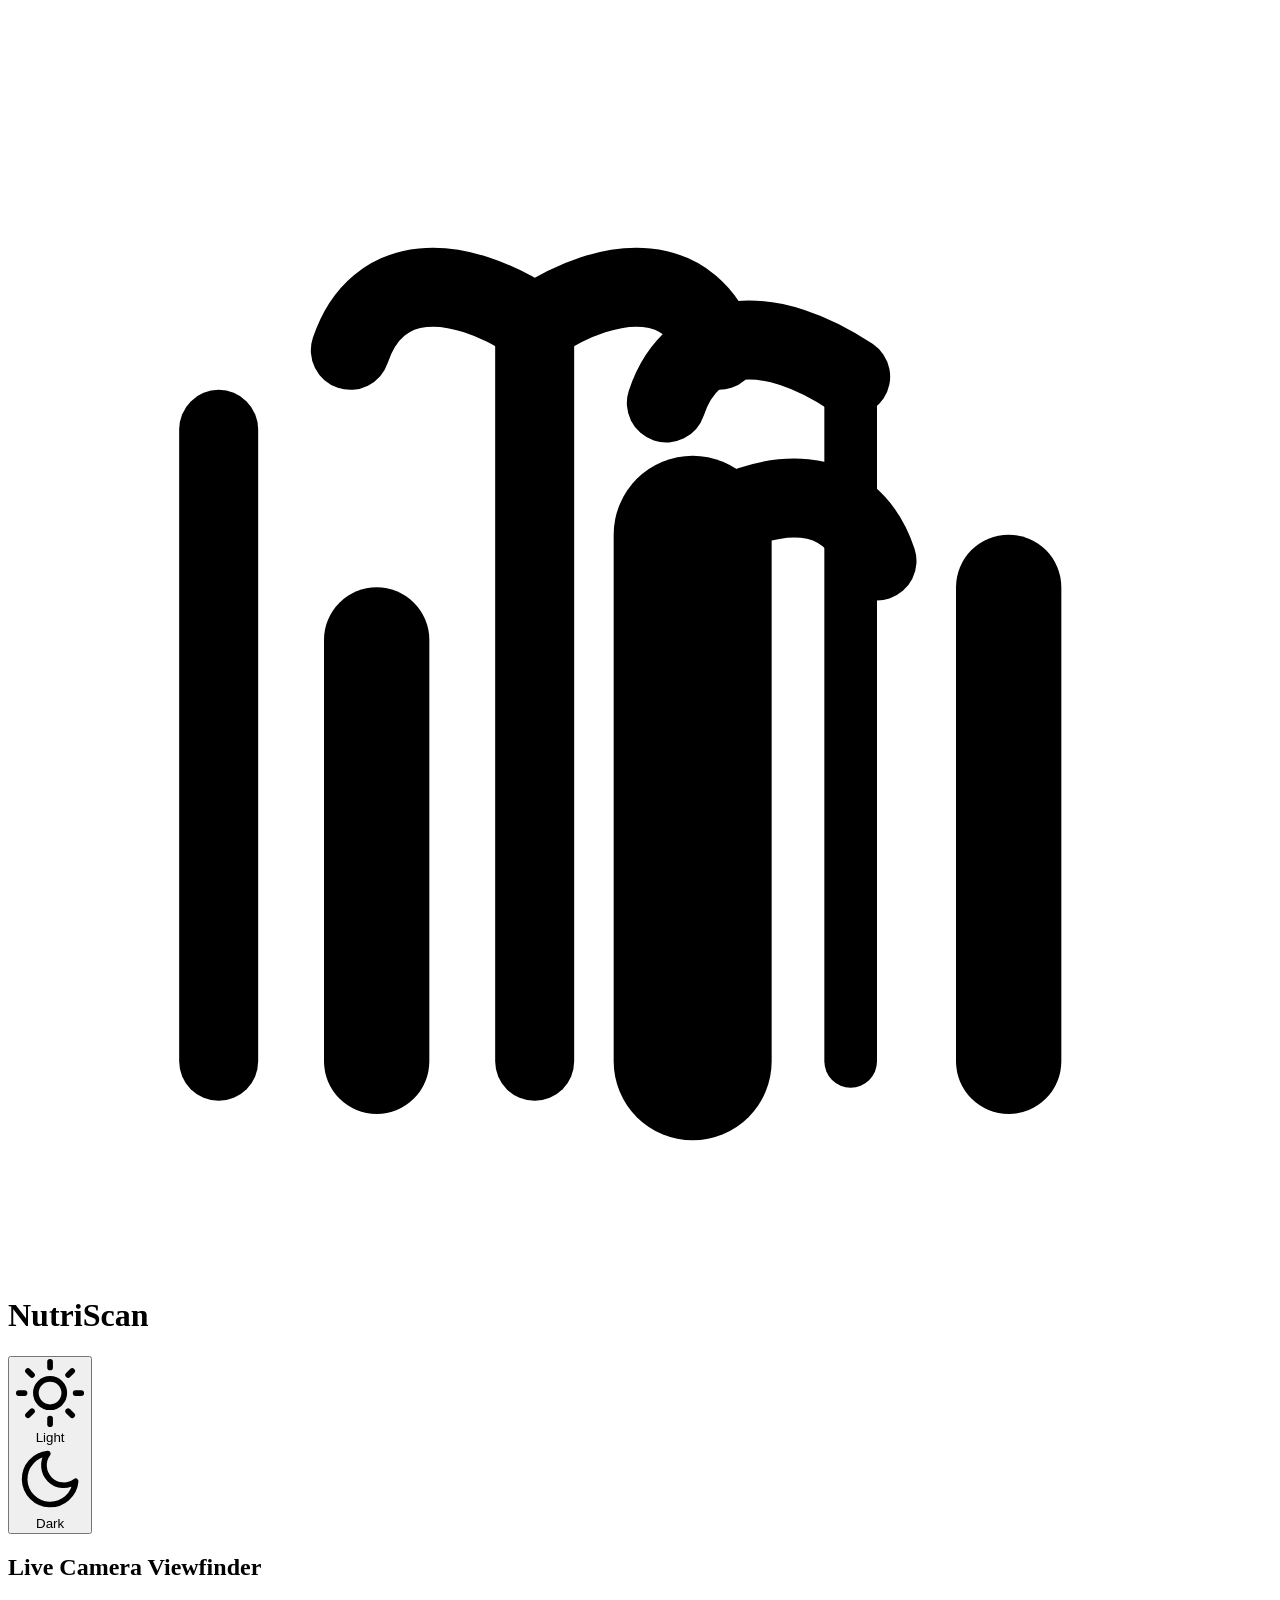
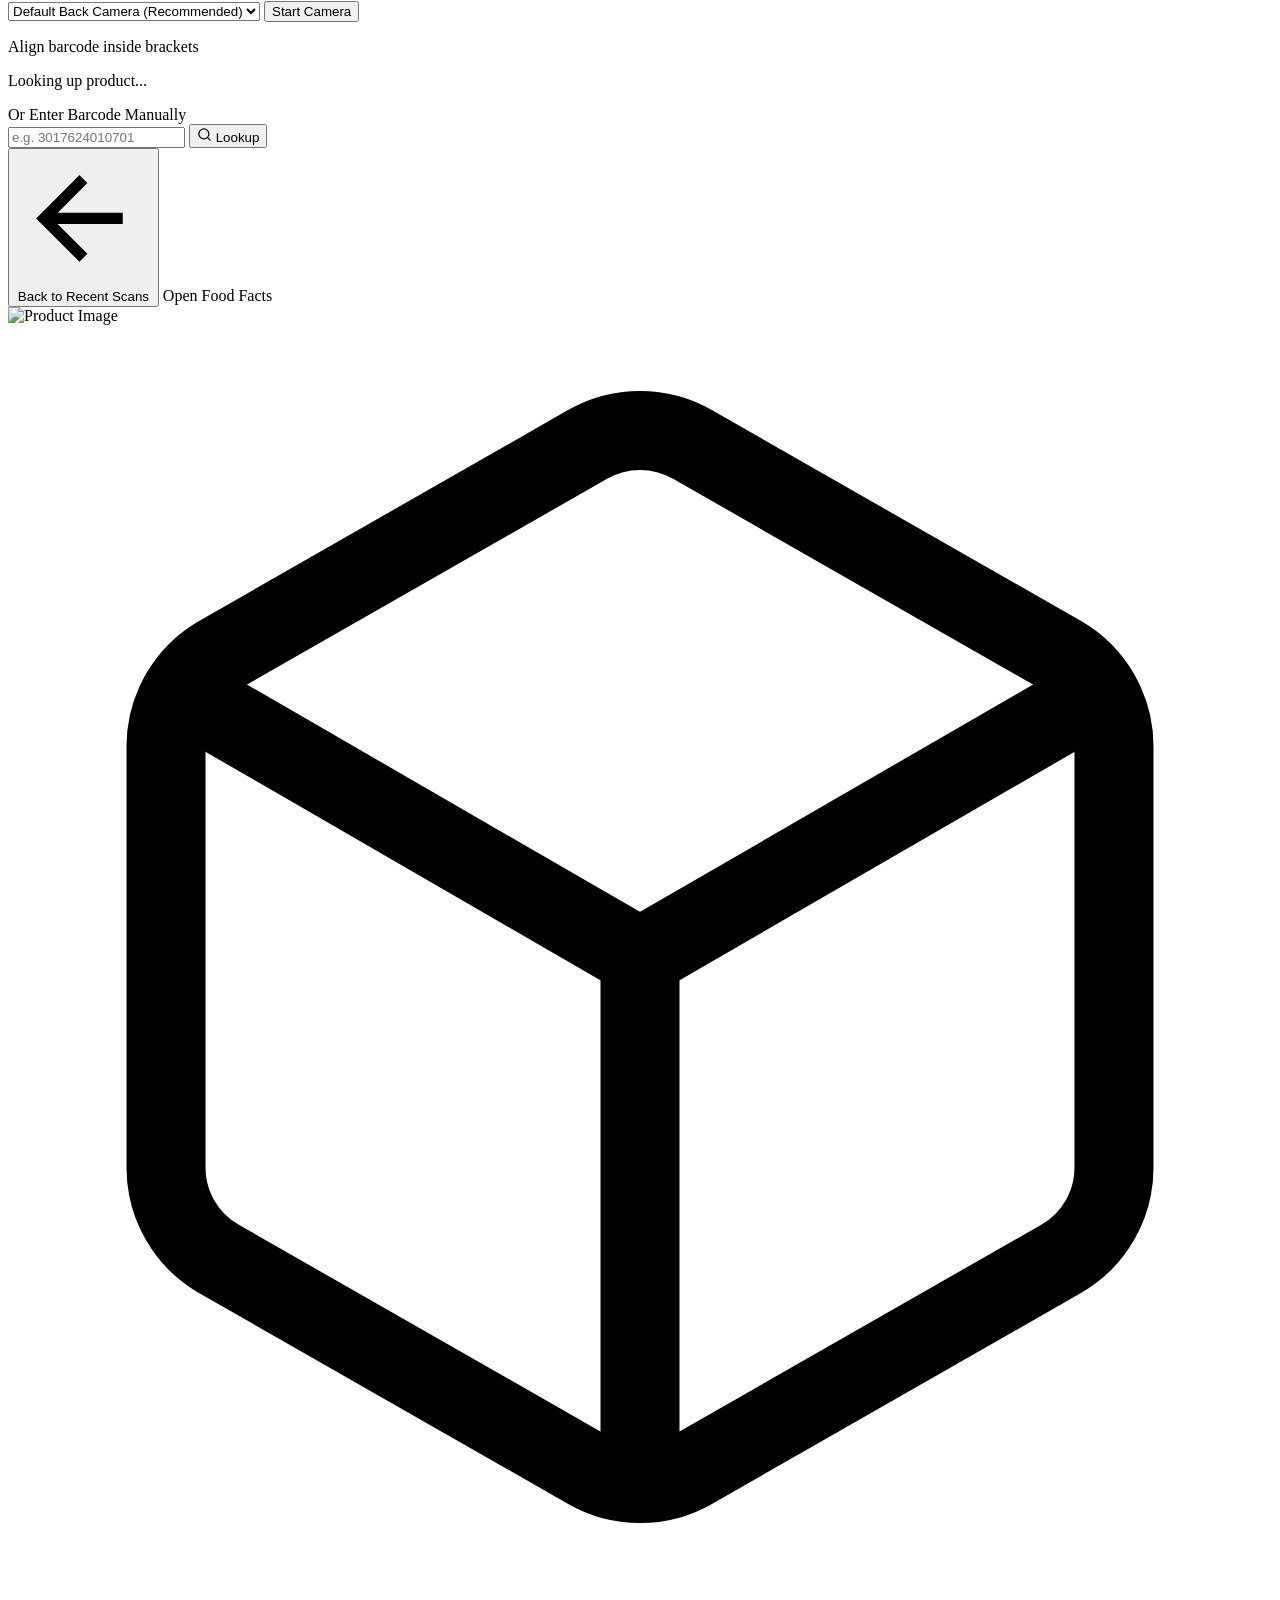
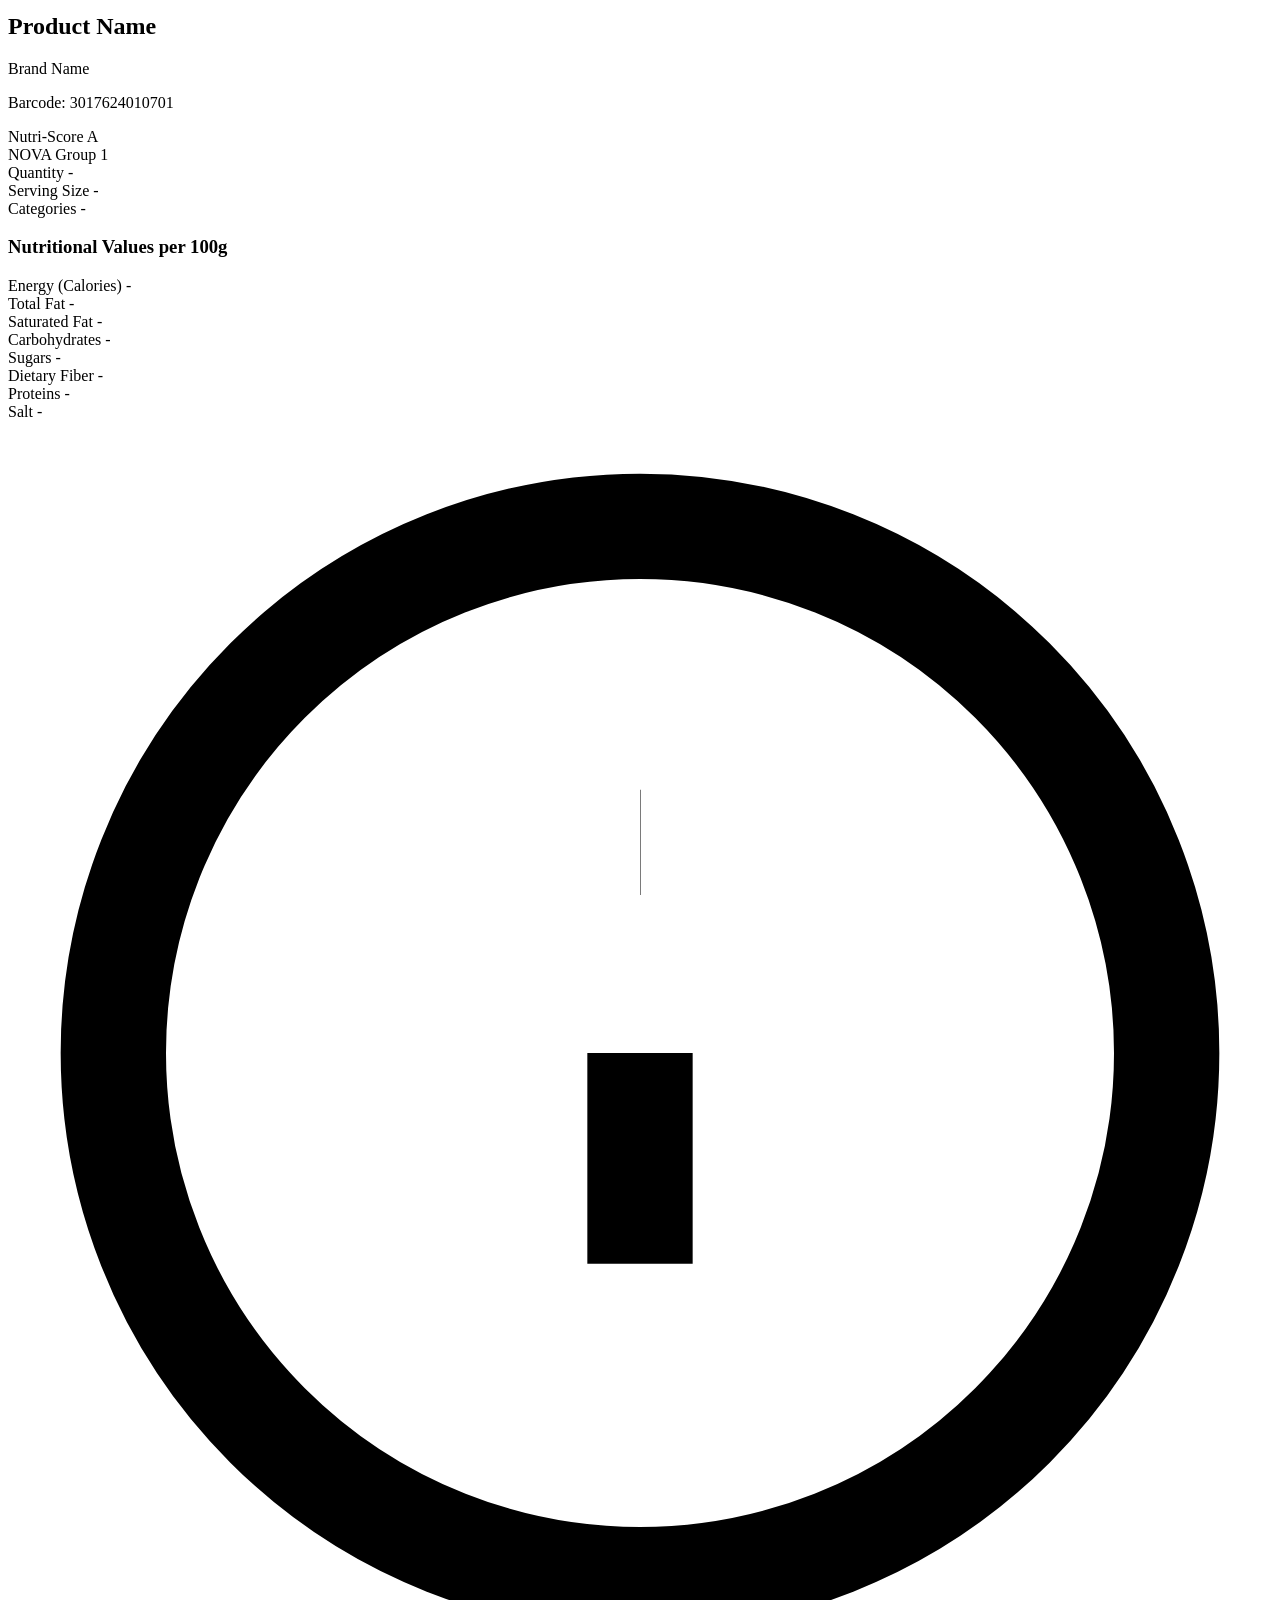
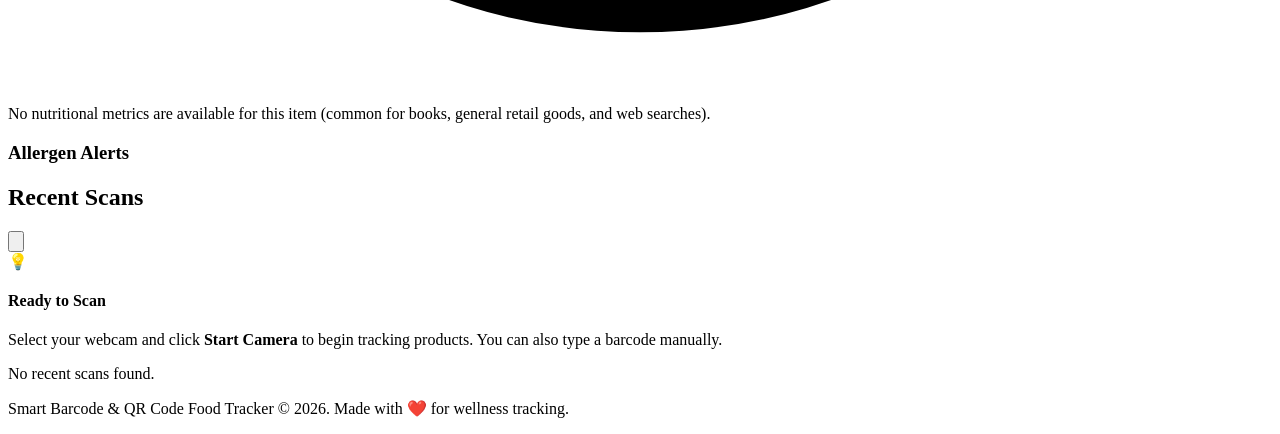
==== public/index.html @ 143ed59b "Enhance input button styling: update input-with-btn styles for improved appearance and add icon to m" ====
<!DOCTYPE html>
<html lang="en">
<head>
  <meta charset="UTF-8">
  <meta name="viewport" content="width=device-width, initial-scale=1.0">
  <title>Smart Barcode & QR Code Food Tracker</title>
  <!-- Favicon -->
  <link rel="icon" href="data:image/svg+xml,<svg xmlns=%22http://www.w3.org/2000/svg%22 viewBox=%220 0 100 100%22><text y=%22.9em%22 font-size=%2280%22>🧑‍⚕️</text></svg>">
  <!-- Google Fonts -->
  <link rel="preconnect" href="https://fonts.googleapis.com">
  <link rel="preconnect" href="https://fonts.gstatic.com" crossorigin>
  <link href="https://fonts.googleapis.com/css2?family=Outfit:wght@300;400;500;600;700&family=Plus+Jakarta+Sans:wght@300;400;500;600;700&display=swap" rel="stylesheet">
  <!-- Stylesheet -->
  <link rel="stylesheet" href="/app.css">
  <!-- html5-qrcode Library from CDN -->
  <script src="https://unpkg.com/html5-qrcode" type="text/javascript"></script>
  <script>
    // Inline script to immediately set the user's theme preference and prevent FOUC
    const savedTheme = localStorage.getItem("app_theme") || "light";
    document.documentElement.setAttribute("data-theme", savedTheme);
  </script>
</head>
<body>
  <!-- Header -->
  <header class="app-header">
    <div class="header-container">
      <div class="logo">
        <svg class="logo-icon" viewBox="0 0 24 24" fill="none" stroke="currentColor" stroke-width="2" stroke-linecap="round" stroke-linejoin="round">
          <!-- Barcode Lines -->
          <line x1="4" y1="8" x2="4" y2="20" stroke="currentColor" stroke-width="1.5" />
          <line x1="7" y1="12" x2="7" y2="20" stroke="currentColor" stroke-width="2" />
          <line x1="10" y1="6" x2="10" y2="20" stroke="currentColor" stroke-width="1.5" />
          <line x1="13" y1="10" x2="13" y2="20" stroke="currentColor" stroke-width="3" />
          <line x1="16" y1="7" x2="16" y2="20" stroke="currentColor" stroke-width="1" />
          <line x1="19" y1="11" x2="19" y2="20" stroke="currentColor" stroke-width="2" />
          
          <!-- Sprouts on top of lines -->
          <!-- Left Sprout -->
          <path d="M10 6c1.5-1 3-1 3.5.5M10 6c-1.5-1-3-1-3.5.5" stroke="currentColor" stroke-width="1.5" fill="none" />
          <!-- Center Sprout -->
          <path d="M13 10c1.5-1 3-1 3.5.5" stroke="currentColor" stroke-width="1.5" fill="none" />
          <!-- Right Sprout -->
          <path d="M16 7c-1.5-1-3-1-3.5.5" stroke="currentColor" stroke-width="1.5" fill="none" />
        </svg>
        <h1>NutriScan</h1>
      </div>
      
      <!-- Theme Toggle Switch -->
      <div class="theme-toggle-container">
        <button id="theme-toggle-btn" class="theme-toggle-switch" role="switch" aria-checked="false" aria-label="Theme selection">
          <span class="theme-option light-option">
            <svg class="sun-icon" viewBox="0 0 24 24" fill="none" stroke="currentColor" stroke-width="2" stroke-linecap="round" stroke-linejoin="round">
              <circle cx="12" cy="12" r="5"></circle>
              <line x1="12" y1="1" x2="12" y2="3"></line>
              <line x1="12" y1="21" x2="12" y2="23"></line>
              <line x1="4.22" y1="4.22" x2="5.64" y2="5.64"></line>
              <line x1="18.36" y1="18.36" x2="19.78" y2="19.78"></line>
              <line x1="1" y1="12" x2="3" y2="12"></line>
              <line x1="21" y1="12" x2="23" y2="12"></line>
              <line x1="4.22" y1="19.78" x2="5.64" y2="18.36"></line>
              <line x1="18.36" y1="5.64" x2="19.78" y2="4.22"></line>
            </svg>
            Light
          </span>
          <span class="theme-option dark-option">
            <svg class="moon-icon" viewBox="0 0 24 24" fill="none" stroke="currentColor" stroke-width="2" stroke-linecap="round" stroke-linejoin="round">
              <path d="M21 12.79A9 9 0 1 1 11.21 3 7 7 0 0 0 21 12.79z"></path>
            </svg>
            Dark
          </span>
          <span class="theme-slider" aria-hidden="true"></span>
        </button>
      </div>
    </div>
  </header>

  <!-- Main Container -->
  <main class="app-container">
    <!-- Left Column: Scanner -->
    <section class="scanner-section">
      <div class="card glass-card">
        <div class="card-header">
          <div class="header-title">
            <span class="pulse-indicator"></span>
            <h2>Live Camera Viewfinder</h2>
          </div>
          <div class="camera-controls">
            <select id="camera-select" class="styled-select" aria-label="Select Camera">
              <option value="environment">Default Back Camera (Recommended)</option>
              <option value="user">Default Front Camera</option>
            </select>
            <button id="toggle-camera-btn" class="btn btn-primary">Start Camera</button>
          </div>
        </div>

        <!-- Scanner Viewfinder Wrapper -->
        <div class="viewfinder-container">
          <div id="reader"></div>
          
          <!-- Custom Viewfinder Overlay (drawn on top of the video) -->
          <div class="custom-viewfinder" id="custom-viewfinder">
            <div class="corner-bracket top-left"></div>
            <div class="corner-bracket top-right"></div>
            <div class="corner-bracket bottom-left"></div>
            <div class="corner-bracket bottom-right"></div>
            <div class="laser-line"></div>
            <div class="scan-instructions-overlay">
              <p>Align barcode inside brackets</p>
            </div>
          </div>
          
          <!-- Scanner Status Overlay (e.g. looking up...) -->
          <div class="scanner-status-overlay" id="status-overlay">
            <div class="spinner"></div>
            <p id="status-overlay-text">Looking up product...</p>
          </div>
        </div>

        <!-- Manual Input and controls -->
        <div class="scanner-footer">
          <div class="manual-input-group">
            <label for="manual-barcode">Or Enter Barcode Manually</label>
            <div class="input-with-btn">
              <input type="text" id="manual-barcode" placeholder="e.g. 3017624010701" autocomplete="off">
              <button id="manual-lookup-btn" class="btn btn-primary">
                <svg class="search-icon" viewBox="0 0 24 24" fill="none" stroke="currentColor" stroke-width="2" stroke-linecap="round" stroke-linejoin="round" style="width: 15px; height: 15px;">
                  <circle cx="11" cy="11" r="8"></circle>
                  <line x1="21" y1="21" x2="16.65" y2="16.65"></line>
                </svg>
                Lookup
              </button>
            </div>
          </div>
        </div>
      </div>
    </section>

    <!-- Right Column: Product Detail & History -->
    <section class="details-section">
      <!-- Detail Card (Initially hidden) -->
      <div id="product-detail-card" class="card glass-card detail-card hidden">
        <div class="detail-back-bar">
          <button id="back-to-history-btn" class="btn-text">
            <svg viewBox="0 0 24 24" fill="none" stroke="currentColor" stroke-width="2" class="arrow-icon">
              <line x1="19" y1="12" x2="5" y2="12"></line>
              <polyline points="12 19 5 12 12 5"></polyline>
            </svg>
            Back to Recent Scans
          </button>
          <span class="source-badge" id="product-source-badge">Open Food Facts</span>
        </div>

        <div class="product-main-info">
          <div class="product-image-container">
            <img id="product-image" src="" alt="Product Image" class="product-image">
            <div id="product-image-fallback" class="product-image-fallback">
              <svg viewBox="0 0 24 24" fill="none" stroke="currentColor" stroke-width="1.5">
                <path d="M21 16V8a2 2 0 00-1-1.73l-7-4a2 2 0 00-2 0l-7 4A2 2 0 003 8v8a2 2 0 001 1.73l7 4a2 2 0 002 0l7-4A2 2 0 0021 16z" stroke-linejoin="round"/>
                <polyline points="3.27 6.96 12 12.01 20.73 6.96" stroke-linejoin="round"/>
                <line x1="12" y1="22.08" x2="12" y2="12" stroke-linejoin="round"/>
              </svg>
            </div>
          </div>
          <div class="product-title-area">
            <h2 id="product-name" class="product-name">Product Name</h2>
            <p id="product-brand" class="product-brand">Brand Name</p>
            <p id="product-barcode" class="product-barcode-label">Barcode: 3017624010701</p>
            <div class="badges-row">
              <div id="nutriscore-badge" class="badge-nutriscore hidden">Nutri-Score <span id="nutriscore-letter">A</span></div>
              <div id="nova-badge" class="badge-nova hidden">NOVA Group <span id="nova-number">1</span></div>
            </div>
          </div>
        </div>

        <!-- Product Extra Metadata -->
        <div class="metadata-grid">
          <div class="metadata-item">
            <span class="meta-label">Quantity</span>
            <span class="meta-val" id="product-quantity">-</span>
          </div>
          <div class="metadata-item">
            <span class="meta-label">Serving Size</span>
            <span class="meta-val" id="product-serving">-</span>
          </div>
          <div class="metadata-item col-span-2">
            <span class="meta-label">Categories</span>
            <span class="meta-val" id="product-categories">-</span>
          </div>
        </div>

        <!-- Nutrition Facts Panel -->
        <div id="nutrition-panel" class="nutrition-panel">
          <h3>Nutritional Values per 100g</h3>
          <div class="nutrition-grid">
            <!-- Energy -->
            <div class="nutrient-row" id="nutr-kcal">
              <div class="nutrient-info">
                <span class="nutrient-name">Energy (Calories)</span>
                <span class="nutrient-value" id="val-kcal">-</span>
              </div>
              <div class="progress-bar-bg"><div class="progress-bar" id="bar-kcal" style="width: 0%"></div></div>
            </div>
            <!-- Fat -->
            <div class="nutrient-row" id="nutr-fat">
              <div class="nutrient-info">
                <span class="nutrient-name">Total Fat</span>
                <span class="nutrient-value" id="val-fat">-</span>
              </div>
              <div class="progress-bar-bg"><div class="progress-bar" id="bar-fat" style="width: 0%"></div></div>
            </div>
            <!-- Saturated Fat -->
            <div class="nutrient-row" id="nutr-sat_fat">
              <div class="nutrient-info">
                <span class="nutrient-name">Saturated Fat</span>
                <span class="nutrient-value" id="val-sat_fat">-</span>
              </div>
              <div class="progress-bar-bg"><div class="progress-bar" id="bar-sat_fat" style="width: 0%"></div></div>
            </div>
            <!-- Carbs -->
            <div class="nutrient-row" id="nutr-carbs">
              <div class="nutrient-info">
                <span class="nutrient-name">Carbohydrates</span>
                <span class="nutrient-value" id="val-carbs">-</span>
              </div>
              <div class="progress-bar-bg"><div class="progress-bar" id="bar-carbs" style="width: 0%"></div></div>
            </div>
            <!-- Sugars -->
            <div class="nutrient-row" id="nutr-sugars">
              <div class="nutrient-info">
                <span class="nutrient-name">Sugars</span>
                <span class="nutrient-value" id="val-sugars">-</span>
              </div>
              <div class="progress-bar-bg"><div class="progress-bar" id="bar-sugars" style="width: 0%"></div></div>
            </div>
            <!-- Fiber -->
            <div class="nutrient-row" id="nutr-fiber">
              <div class="nutrient-info">
                <span class="nutrient-name">Dietary Fiber</span>
                <span class="nutrient-value" id="val-fiber">-</span>
              </div>
              <div class="progress-bar-bg"><div class="progress-bar" id="bar-fiber" style="width: 0%"></div></div>
            </div>
            <!-- Proteins -->
            <div class="nutrient-row" id="nutr-proteins">
              <div class="nutrient-info">
                <span class="nutrient-name">Proteins</span>
                <span class="nutrient-value" id="val-proteins">-</span>
              </div>
              <div class="progress-bar-bg"><div class="progress-bar" id="bar-proteins" style="width: 0%"></div></div>
            </div>
            <!-- Salt -->
            <div class="nutrient-row" id="nutr-salt">
              <div class="nutrient-info">
                <span class="nutrient-name">Salt</span>
                <span class="nutrient-value" id="val-salt">-</span>
              </div>
              <div class="progress-bar-bg"><div class="progress-bar" id="bar-salt" style="width: 0%"></div></div>
            </div>
          </div>
        </div>

        <div id="no-nutrition-message" class="info-banner hidden">
          <svg viewBox="0 0 24 24" fill="none" stroke="currentColor" stroke-width="2" class="banner-icon">
            <circle cx="12" cy="12" r="10"></circle>
            <line x1="12" y1="16" x2="12" y2="12"></line>
            <line x1="12" y1="8" x2="12.01" y2="8"></line>
          </svg>
          <p>No nutritional metrics are available for this item (common for books, general retail goods, and web searches).</p>
        </div>

        <!-- Allergens Section -->
        <div id="allergens-container" class="allergens-panel hidden">
          <h3>Allergen Alerts</h3>
          <div class="allergens-tags" id="allergens-tags-list">
            <!-- Dynamic tags -->
          </div>
        </div>
      </div>

      <!-- History Card / Landing State -->
      <div id="history-card" class="card glass-card history-card">
        <div class="card-header">
          <h2>Recent Scans</h2>
          <button id="refresh-history-btn" class="btn btn-icon" title="Refresh History" aria-label="Refresh History">
            <svg viewBox="0 0 24 24" fill="none" stroke="currentColor" stroke-width="2" class="refresh-icon">
              <path d="M21.5 2v6h-6M21.34 15.57a10 10 0 11-.57-8.38l5.67-5.67"/>
            </svg>
          </button>
        </div>

        <!-- Scanning instructions (landing placeholder) -->
        <div class="scanning-tip-banner" id="scanning-tip">
          <div class="tip-icon">💡</div>
          <div class="tip-content">
            <h4>Ready to Scan</h4>
            <p>Select your webcam and click <strong>Start Camera</strong> to begin tracking products. You can also type a barcode manually.</p>
          </div>
        </div>

        <!-- History list container -->
        <div class="history-list-wrapper">
          <div class="history-list" id="history-list">
            <p class="empty-history-text">No recent scans found.</p>
          </div>
        </div>
      </div>
    </section>
  </main>

  <footer class="app-footer">
    <p>Smart Barcode & QR Code Food Tracker &copy; 2026. Made with ❤️ for wellness tracking.</p>
  </footer>

  <!-- App Script -->
  <script src="/app.js?v=4"></script>
</body>
</html>
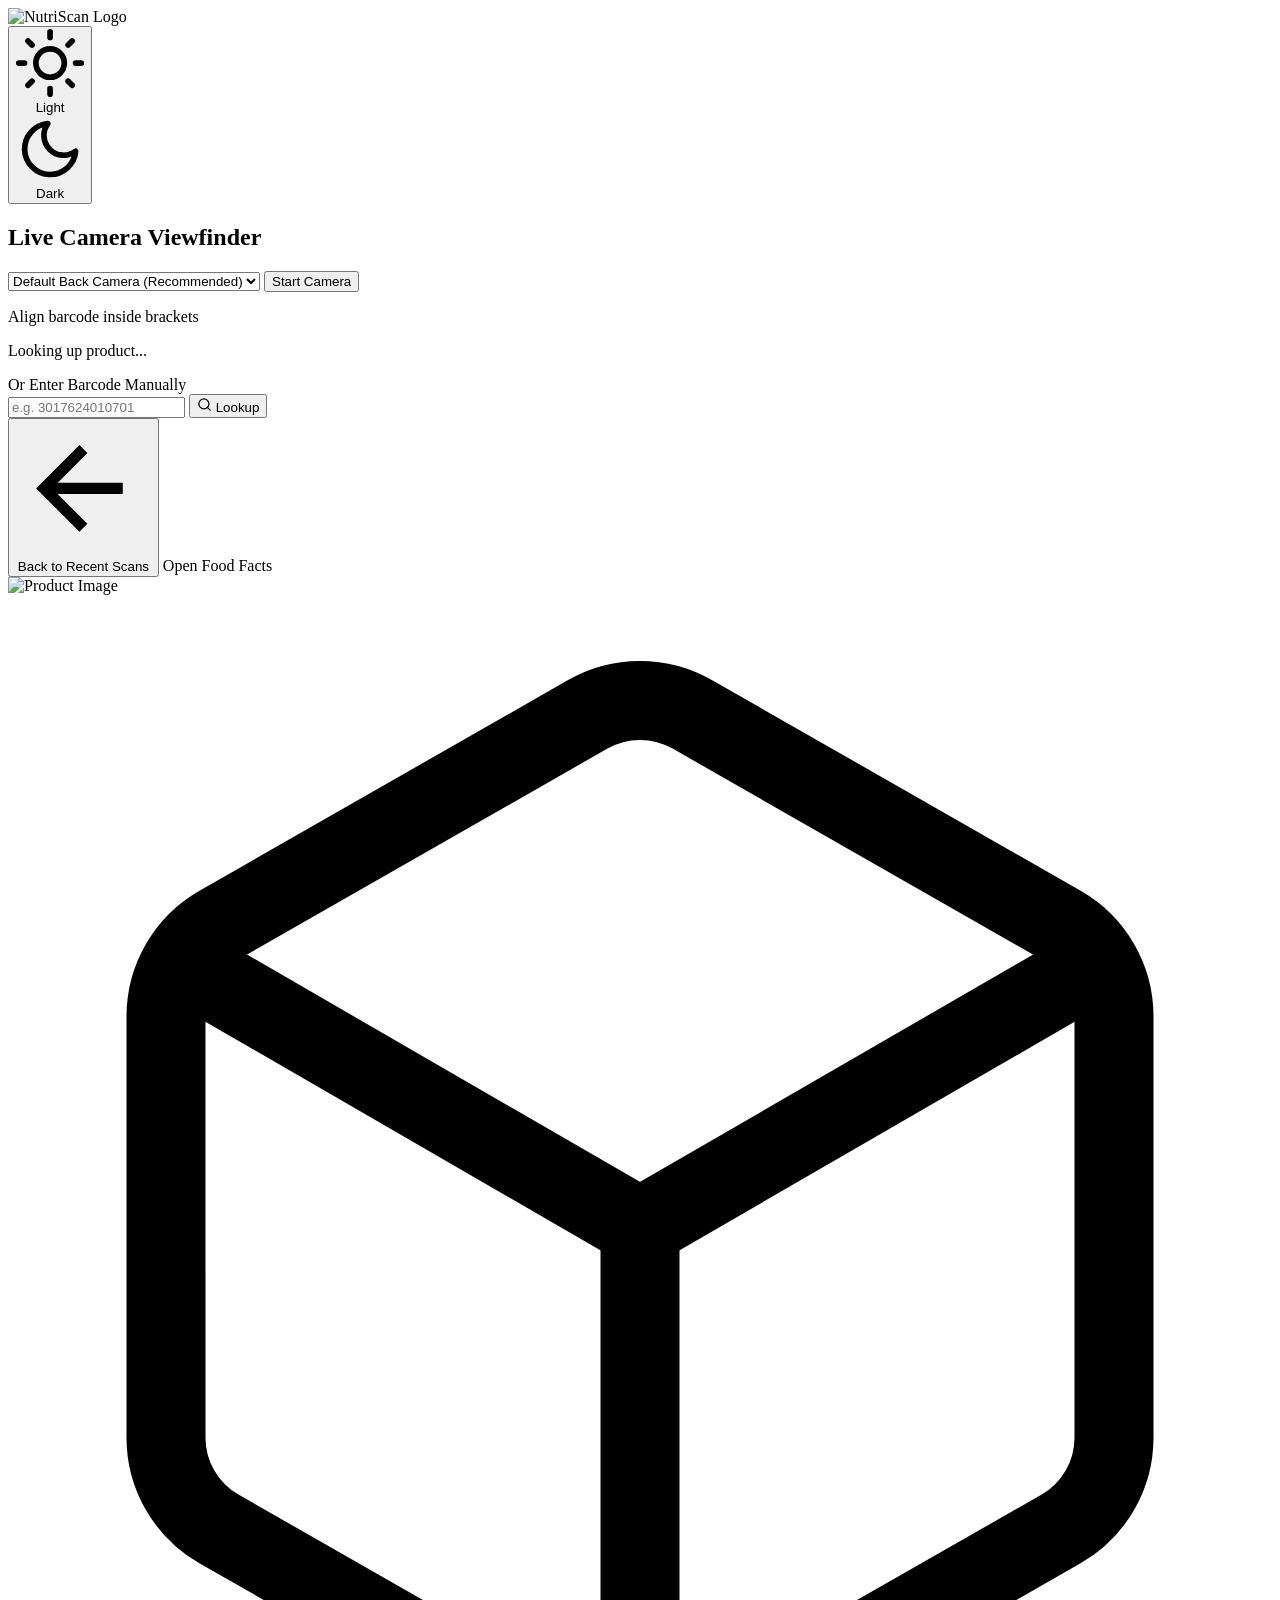
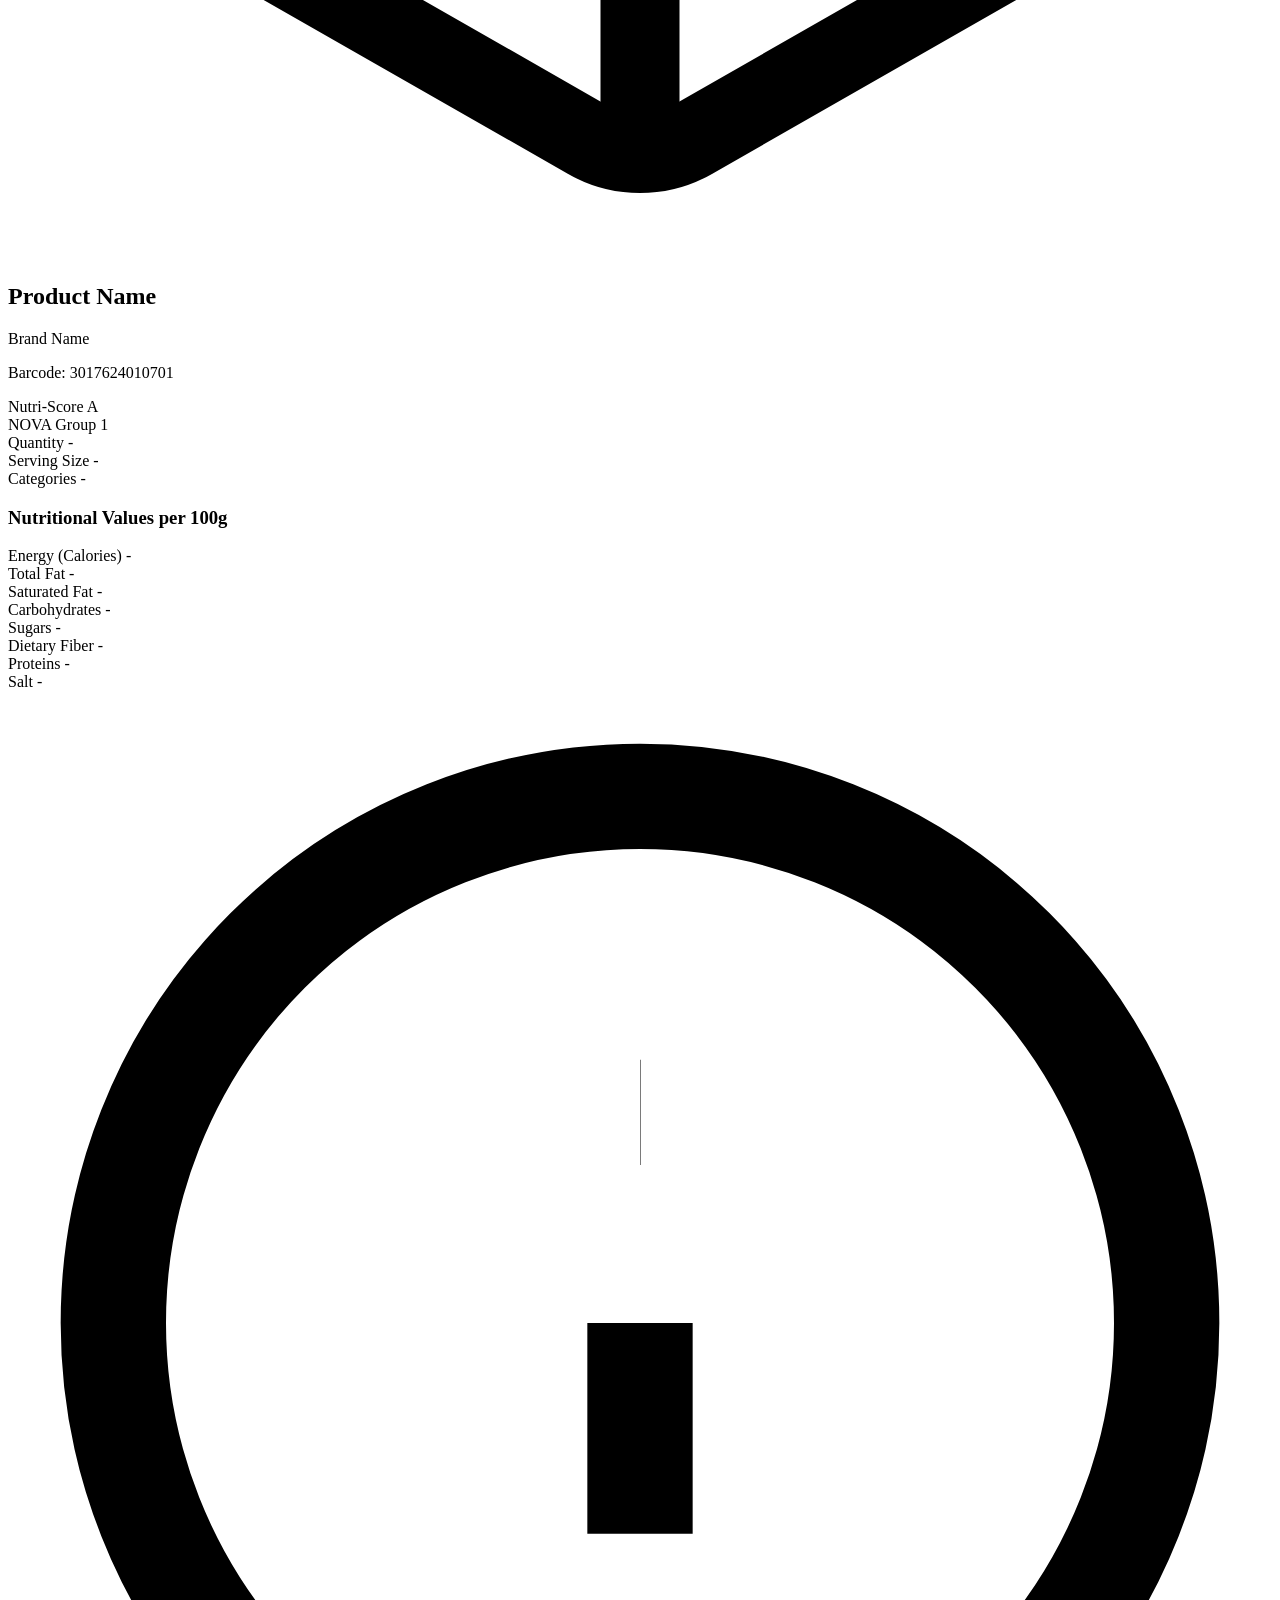
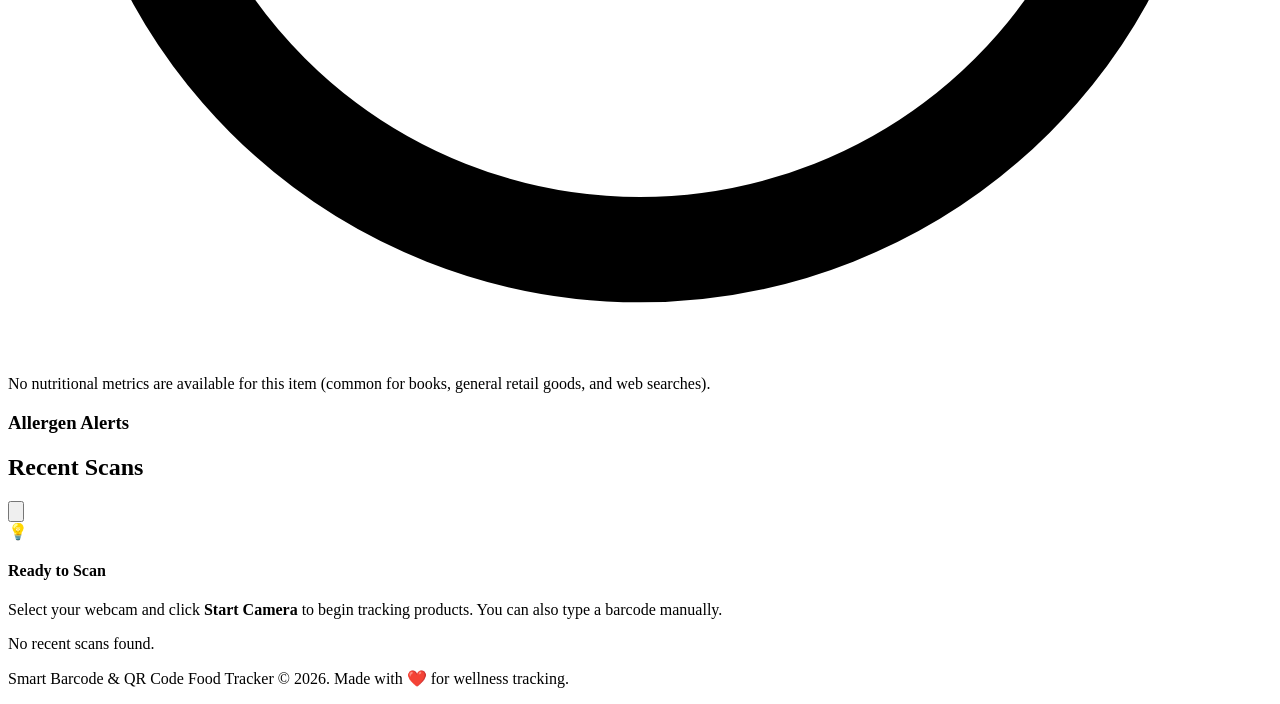
==== commit a57e51b3: "Refactor code structure for improved readability and maintainability" ====
--- a/public/index.html
+++ b/public/index.html
@@ -2,10 +2,10 @@
 <html lang="en">
 <head>
   <meta charset="UTF-8">
-  <meta name="viewport" content="width=device-width, initial-scale=1.0">
-  <title>Smart Barcode & QR Code Food Tracker</title>
+  <meta name="viewport" content="width=device-width, initial-scale=1.0, maximum-scale=1.0, user-scalable=no, shrink-to-fit=no">
+  <title>NutriScan</title>
   <!-- Favicon -->
-  <link rel="icon" href="data:image/svg+xml,<svg xmlns=%22http://www.w3.org/2000/svg%22 viewBox=%220 0 100 100%22><text y=%22.9em%22 font-size=%2280%22>🧑‍⚕️</text></svg>">
+  <link rel="icon" type="image/jpeg" href="/favicon.jpg">
   <!-- Google Fonts -->
   <link rel="preconnect" href="https://fonts.googleapis.com">
   <link rel="preconnect" href="https://fonts.gstatic.com" crossorigin>
@@ -25,24 +25,7 @@
   <header class="app-header">
     <div class="header-container">
       <div class="logo">
-        <svg class="logo-icon" viewBox="0 0 24 24" fill="none" stroke="currentColor" stroke-width="2" stroke-linecap="round" stroke-linejoin="round">
-          <!-- Barcode Lines -->
-          <line x1="4" y1="8" x2="4" y2="20" stroke="currentColor" stroke-width="1.5" />
-          <line x1="7" y1="12" x2="7" y2="20" stroke="currentColor" stroke-width="2" />
-          <line x1="10" y1="6" x2="10" y2="20" stroke="currentColor" stroke-width="1.5" />
-          <line x1="13" y1="10" x2="13" y2="20" stroke="currentColor" stroke-width="3" />
-          <line x1="16" y1="7" x2="16" y2="20" stroke="currentColor" stroke-width="1" />
-          <line x1="19" y1="11" x2="19" y2="20" stroke="currentColor" stroke-width="2" />
-          
-          <!-- Sprouts on top of lines -->
-          <!-- Left Sprout -->
-          <path d="M10 6c1.5-1 3-1 3.5.5M10 6c-1.5-1-3-1-3.5.5" stroke="currentColor" stroke-width="1.5" fill="none" />
-          <!-- Center Sprout -->
-          <path d="M13 10c1.5-1 3-1 3.5.5" stroke="currentColor" stroke-width="1.5" fill="none" />
-          <!-- Right Sprout -->
-          <path d="M16 7c-1.5-1-3-1-3.5.5" stroke="currentColor" stroke-width="1.5" fill="none" />
-        </svg>
-        <h1>NutriScan</h1>
+        <img src="/logo.jpg" alt="NutriScan Logo" class="logo-image">
       </div>
       
       <!-- Theme Toggle Switch -->
@@ -99,11 +82,13 @@
           
           <!-- Custom Viewfinder Overlay (drawn on top of the video) -->
           <div class="custom-viewfinder" id="custom-viewfinder">
-            <div class="corner-bracket top-left"></div>
-            <div class="corner-bracket top-right"></div>
-            <div class="corner-bracket bottom-left"></div>
-            <div class="corner-bracket bottom-right"></div>
-            <div class="laser-line"></div>
+            <div class="scanner-box">
+              <div class="corner-bracket top-left"></div>
+              <div class="corner-bracket top-right"></div>
+              <div class="corner-bracket bottom-left"></div>
+              <div class="corner-bracket bottom-right"></div>
+              <div class="laser-line"></div>
+            </div>
             <div class="scan-instructions-overlay">
               <p>Align barcode inside brackets</p>
             </div>
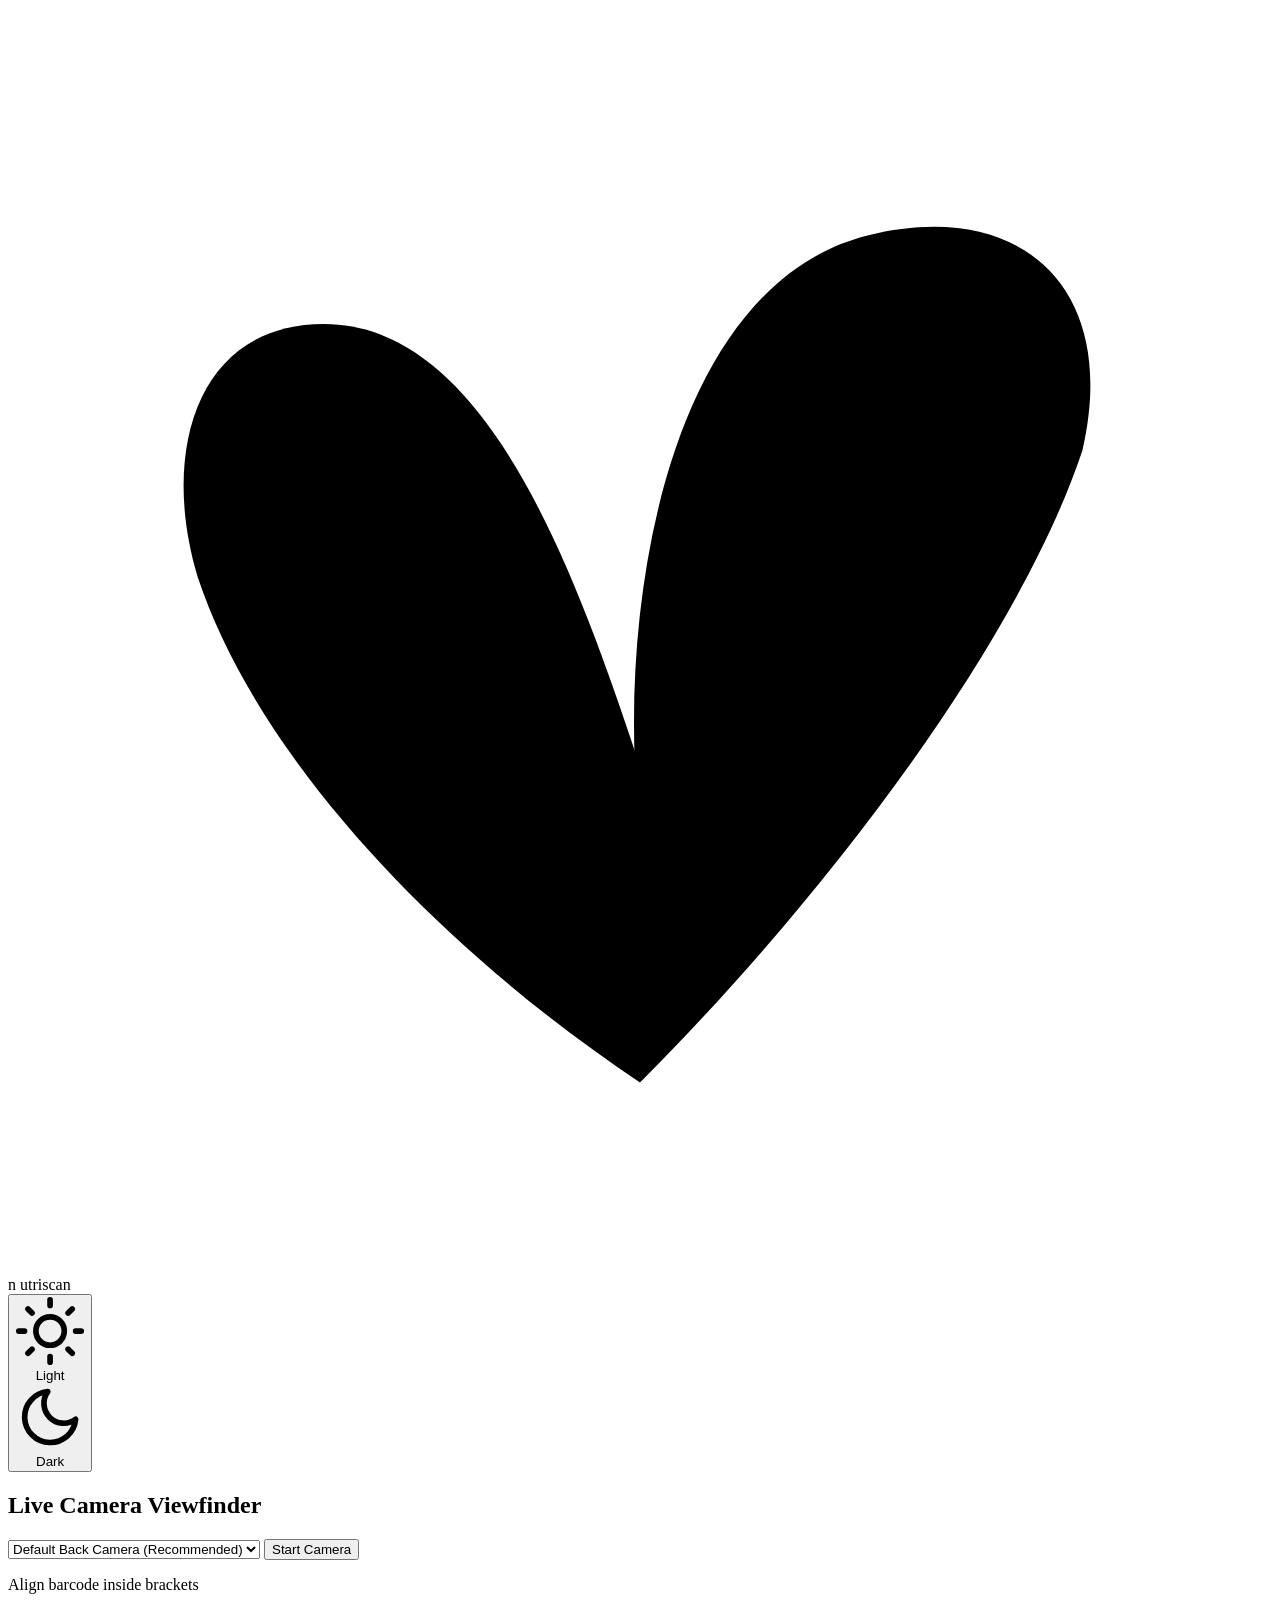
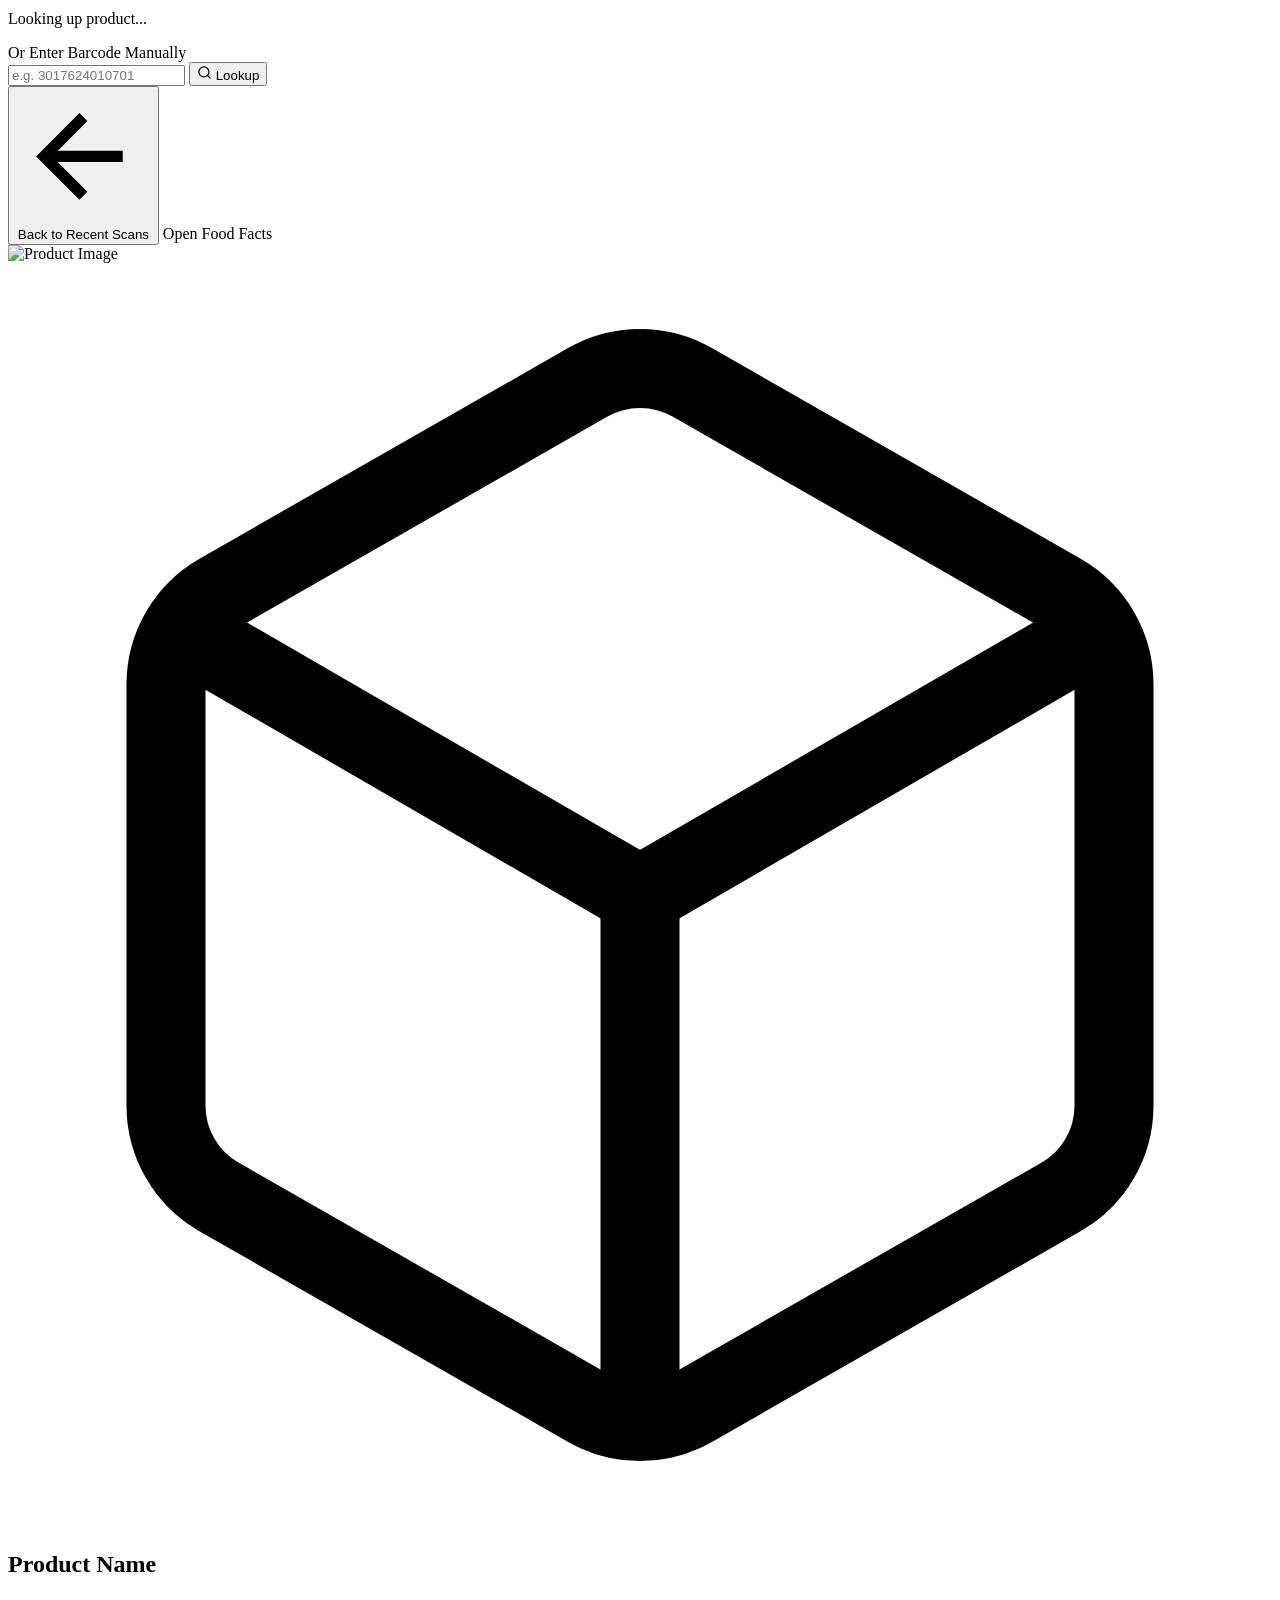
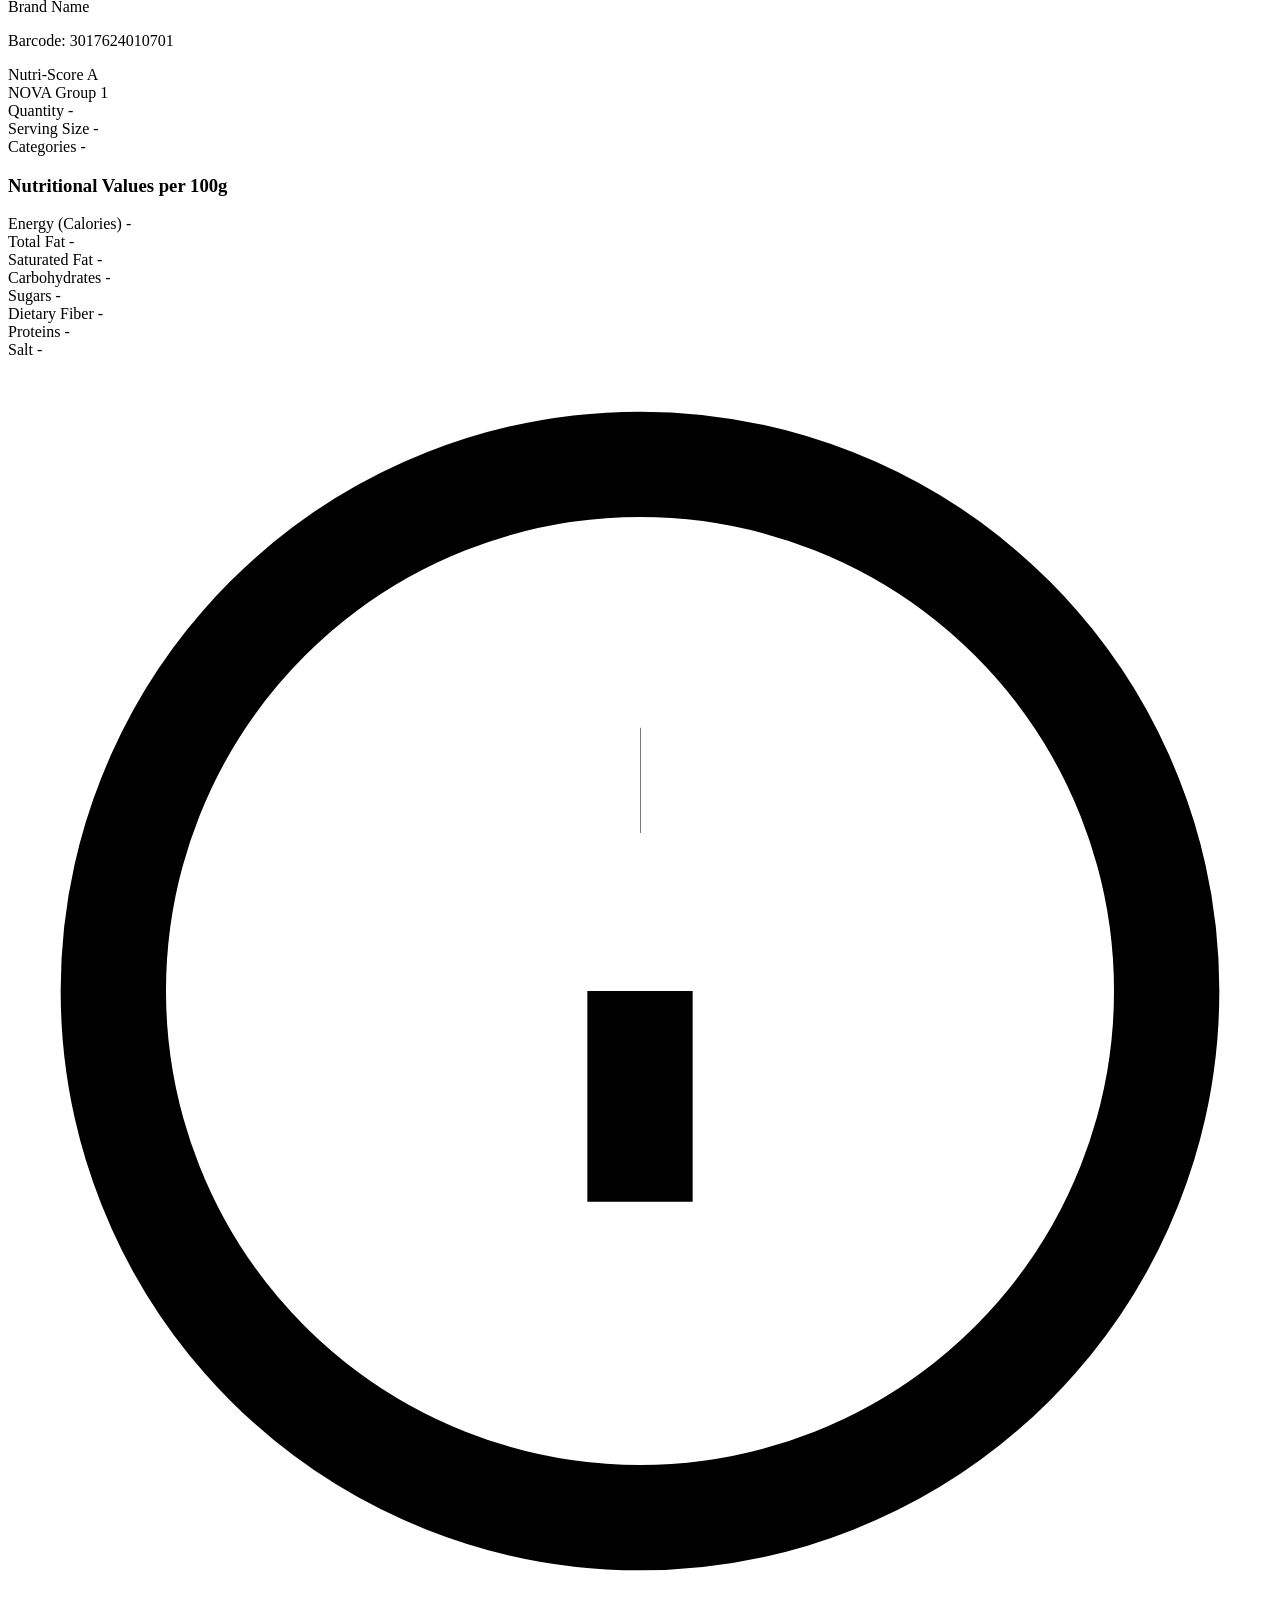
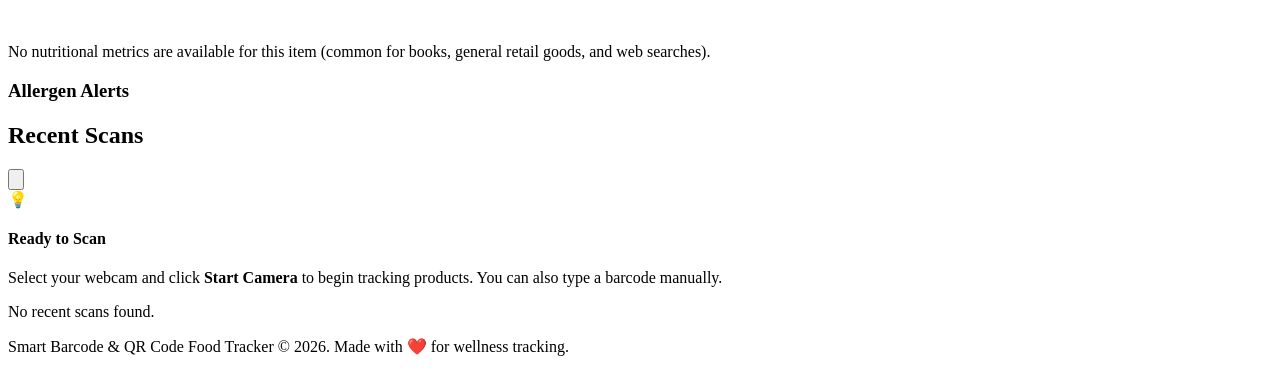
==== commit 12cacfac: "Refactor logo implementation: replace image with SVG and update styles for improved design" ====
--- a/public/index.html
+++ b/public/index.html
@@ -25,7 +25,16 @@
   <header class="app-header">
     <div class="header-container">
       <div class="logo">
-        <img src="/logo.jpg" alt="NutriScan Logo" class="logo-image">
+        <span class="logo-n-container">
+          <svg class="logo-leaves" viewBox="0 0 100 100" fill="currentColor">
+            <!-- Left leaf -->
+            <path d="M50 85 C35 75 20 60 15 45 C12 35 15 25 25 25 C38 25 45 45 50 60 Z"/>
+            <!-- Right leaf -->
+            <path d="M50 85 C65 70 80 50 85 35 C88 22 80 15 68 18 C52 22 48 48 50 65 Z"/>
+          </svg>
+          n
+        </span>
+        <span class="logo-text-rest">utriscan</span>
       </div>
       
       <!-- Theme Toggle Switch -->
